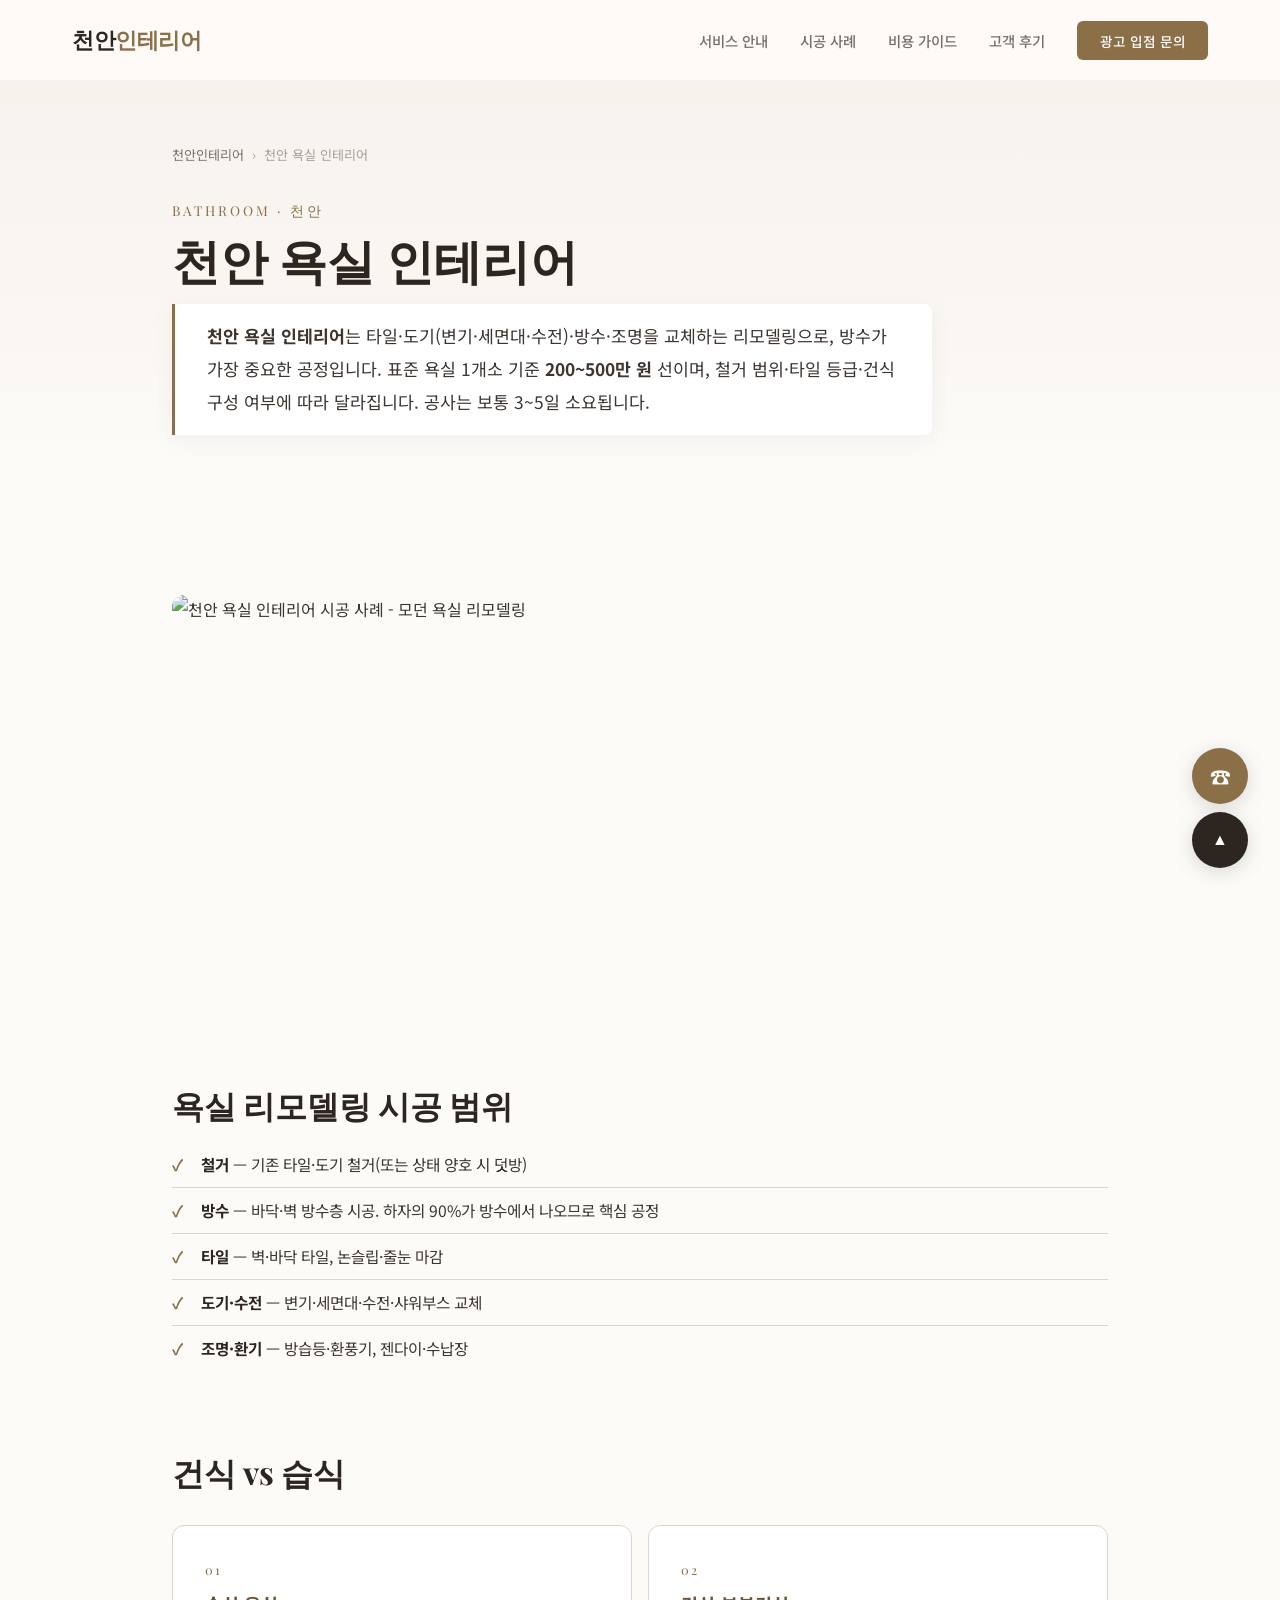
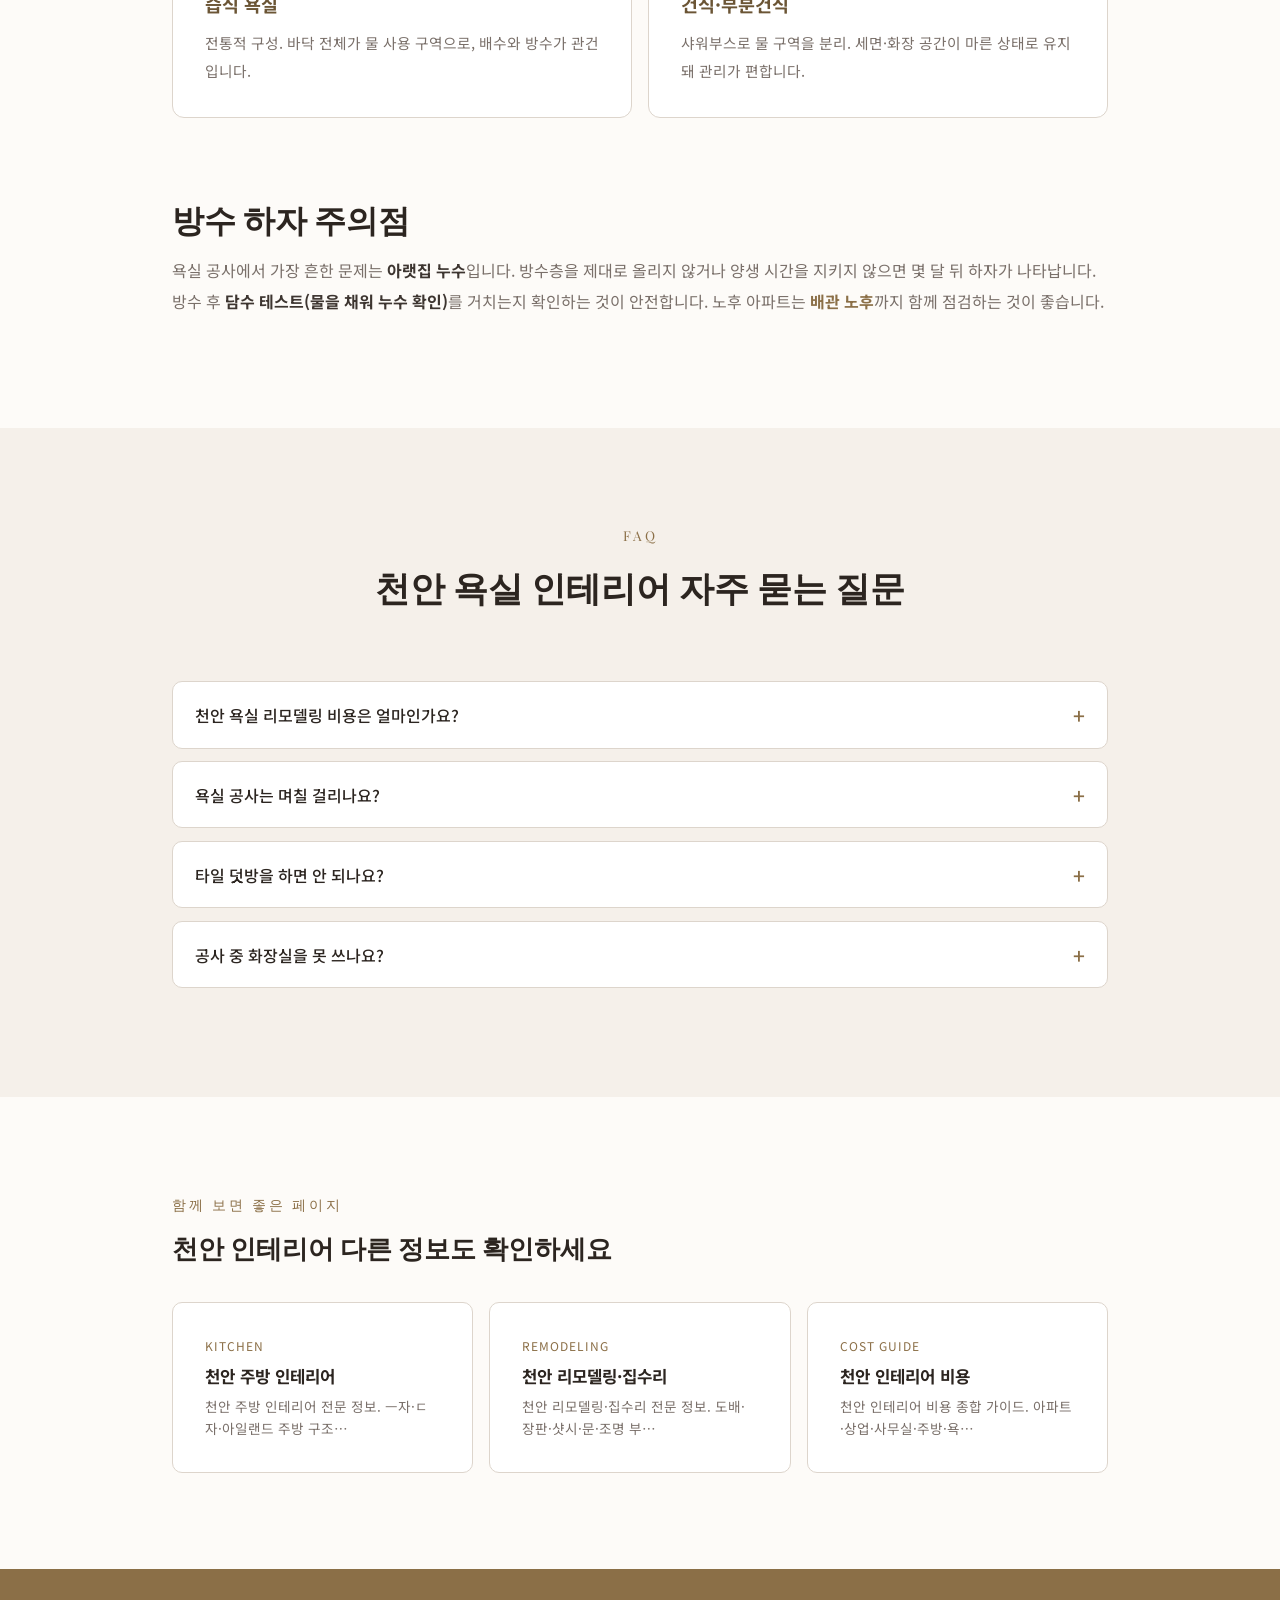
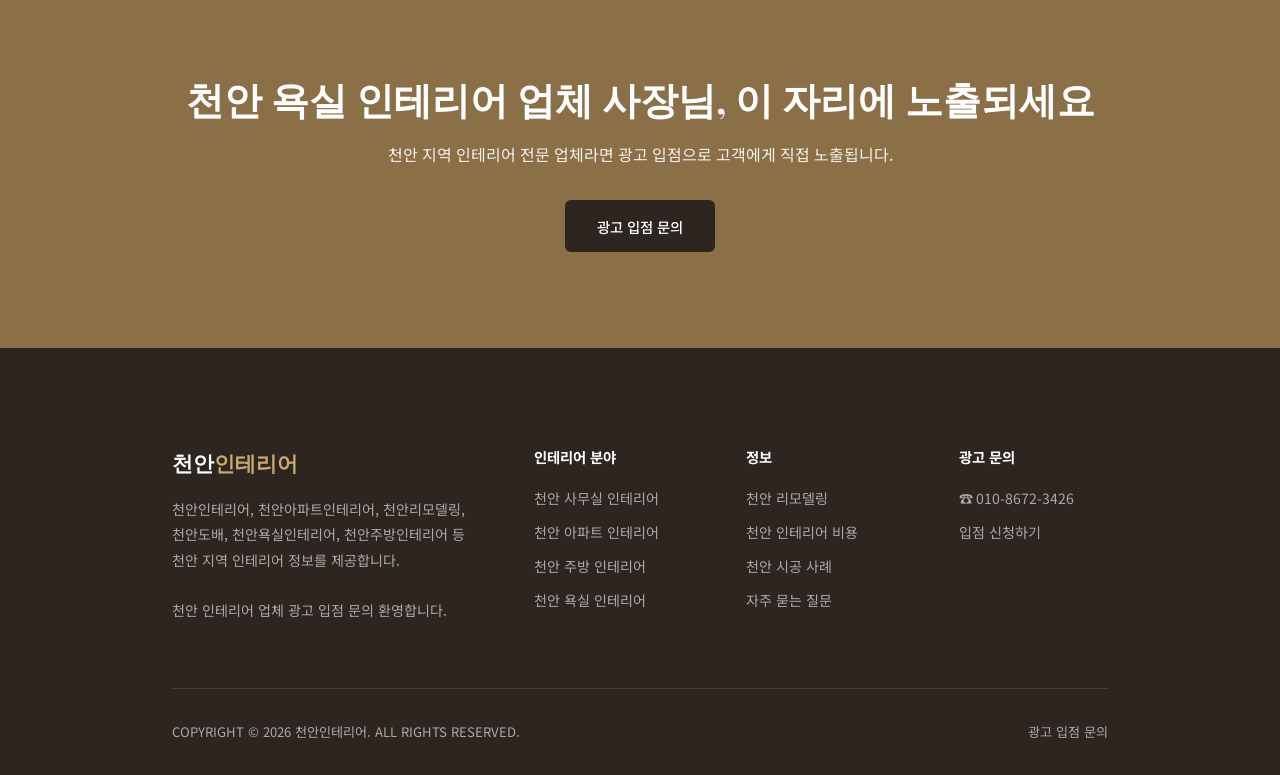
==== cheonan-bathroom-interior.html @ 96b19f8a "Add files via upload" ====
<!DOCTYPE html>
<html lang="ko">
<head>
<meta charset="utf-8">
<meta name="viewport" content="width=device-width,initial-scale=1.0">
<meta name="robots" content="index,follow">
<meta name="NaverBot" content="index,follow">
<meta name="Yeti" content="index,follow">
<meta name="Googlebot" content="index,follow">
<meta name="format-detection" content="telephone=no">
<meta name="description" content="천안 욕실 인테리어 전문 정보. 방수·타일·도기(변기·세면대·수전) 교체, 건식/습식 구성, 노후 욕실 리모델링 절차와 방수 하자 주의점, 평당·개소별 비용 기준을 안내합니다.">
<meta name="keywords" content="천안욕실인테리어,천안욕실리모델링,천안화장실인테리어,천안욕실타일,천안욕실방수,천안변기교체,천안세면대교체">
<link rel="canonical" href="https://cheonaninterior.daewoonai.com/cheonan-bathroom-interior">
<meta property="og:type" content="article">
<meta property="og:title" content="천안 욕실 인테리어 - 천안 욕실 리모델링·타일·방수·도기교체">
<meta property="og:description" content="천안 욕실 인테리어 전문 정보. 방수·타일·도기(변기·세면대·수전) 교체, 건식/습식 구성, 노후 욕실 리모델링 절차와 방수 하자 주의점, 평당·개소별 비용 기준을 안내합니다.">
<meta property="og:url" content="https://cheonaninterior.daewoonai.com/cheonan-bathroom-interior">
<meta property="og:image" content="https://cheonaninterior.daewoonai.com/images/og-image.jpg">
<meta property="og:site_name" content="천안인테리어">
<meta property="og:locale" content="ko_KR">
<meta name="twitter:card" content="summary_large_image">
<meta name="twitter:title" content="천안 욕실 인테리어">
<meta name="twitter:description" content="천안 욕실 인테리어 전문 정보. 방수·타일·도기(변기·세면대·수전) 교체, 건식/습식 구성, 노후 욕실 리모델링 절차와 방수 하자 주의점, 평당·개소별 비용 기준을 안내합니다.">
<meta name="twitter:image" content="https://cheonaninterior.daewoonai.com/images/og-image.jpg">
<title>천안 욕실 인테리어 - 천안 욕실 리모델링·타일·방수·도기교체</title>
<link rel="stylesheet" href="/subpage.css">
<script type="application/ld+json">{"@context": "https://schema.org", "@type": "LocalBusiness", "name": "천안인테리어", "url": "https://cheonaninterior.daewoonai.com/cheonan-bathroom-interior", "description": "천안 욕실 인테리어 전문 정보. 방수·타일·도기(변기·세면대·수전) 교체, 건식/습식 구성, 노후 욕실 리모델링 절차와 방수 하자 주의점, 평당·개소별 비용 기준을 안내합니다.", "image": "https://cheonaninterior.daewoonai.com/images/og-image.jpg", "telephone": "+82-10-8672-3426", "address": {"@type": "PostalAddress", "addressLocality": "천안시", "addressRegion": "충청남도", "addressCountry": "KR"}, "areaServed": [{"@type": "City", "name": "천안시"}, {"@type": "City", "name": "아산시"}], "serviceType": ["욕실인테리어", "욕실리모델링", "타일시공", "방수공사", "도기교체"]}</script>
<script type="application/ld+json">{"@context": "https://schema.org", "@type": "BreadcrumbList", "itemListElement": [{"@type": "ListItem", "position": 1, "name": "천안인테리어", "item": "https://cheonaninterior.daewoonai.com/"}, {"@type": "ListItem", "position": 2, "name": "천안 욕실 인테리어", "item": "https://cheonaninterior.daewoonai.com/cheonan-bathroom-interior"}]}</script>
<script type="application/ld+json">{"@context": "https://schema.org", "@type": "WebPage", "name": "천안 욕실 인테리어", "url": "https://cheonaninterior.daewoonai.com/cheonan-bathroom-interior", "inLanguage": "ko", "speakable": {"@type": "SpeakableSpecification", "cssSelector": [".aeo-answer", ".page-h1"]}}</script>
<script type="application/ld+json">{"@context": "https://schema.org", "@type": "FAQPage", "mainEntity": [{"@type": "Question", "name": "천안 욕실 리모델링 비용은 얼마인가요?", "acceptedAnswer": {"@type": "Answer", "text": "표준 욕실 1개소 전체 리모델링은 약 200~500만 원 선입니다. 타일 등급, 도기 브랜드, 건식 구성(샤워부스) 여부에 따라 달라집니다."}}, {"@type": "Question", "name": "욕실 공사는 며칠 걸리나요?", "acceptedAnswer": {"@type": "Answer", "text": "보통 3~5일입니다. 방수 양생 시간이 포함돼 무리하게 단축하지 않는 것이 하자 예방에 좋습니다."}}, {"@type": "Question", "name": "타일 덧방을 하면 안 되나요?", "acceptedAnswer": {"@type": "Answer", "text": "기존 타일이 단단히 붙어 있으면 덧방이 가능합니다. 다만 들뜸·크랙·누수 이력이 있으면 철거 후 방수부터 다시 하는 것이 안전합니다."}}, {"@type": "Question", "name": "공사 중 화장실을 못 쓰나요?", "acceptedAnswer": {"@type": "Answer", "text": "네, 공사 기간에는 사용이 어렵습니다. 화장실이 하나뿐이면 일정을 짧게 잡거나 대체 방안을 미리 협의합니다."}}]}</script>
</head>
<body>
<header class="header" id="header">
  <div class="header-inner">
    <a href="/" class="logo">천안<span>인테리어</span></a>
    <nav><ul class="nav-links" id="navLinks">
      <li><a href="/#services">서비스 안내</a></li>
      <li><a href="/#portfolio">시공 사례</a></li>
      <li><a href="/#guide">비용 가이드</a></li>
      <li><a href="/#reviews">고객 후기</a></li>
      <li><a href="/#ad" class="nav-cta">광고 입점 문의</a></li>
    </ul></nav>
    <button class="menu-toggle" id="menuToggle" aria-label="메뉴 열기"><span></span><span></span><span></span></button>
  </div>
</header>

<section class="page-hero"><div class="container">
  <nav class="breadcrumb" aria-label="breadcrumb"><a href="/">천안인테리어</a><span>›</span><span>천안 욕실 인테리어</span></nav>
  <p class="page-label">Bathroom · 천안</p>
  <h1 class="page-h1">천안 욕실 인테리어</h1>
  <p class="aeo-answer"><strong>천안 욕실 인테리어</strong>는 타일·도기(변기·세면대·수전)·방수·조명을 교체하는 리모델링으로, 방수가 가장 중요한 공정입니다. 표준 욕실 1개소 기준 <strong>200~500만 원</strong> 선이며, 철거 범위·타일 등급·건식 구성 여부에 따라 달라집니다. 공사는 보통 3~5일 소요됩니다.</p>
</div></section>

<article class="article"><div class="container">
  <div class="article-hero-img"><img src="https://images.unsplash.com/photo-1600566752355-35792bedcfea?w=1400&q=80" alt="천안 욕실 인테리어 시공 사례 - 모던 욕실 리모델링" loading="lazy"></div>
  
<h2>욕실 리모델링 시공 범위</h2>
<ul class="spec-list">
  <li><b>철거</b> — 기존 타일·도기 철거(또는 상태 양호 시 덧방)</li>
  <li><b>방수</b> — 바닥·벽 방수층 시공. 하자의 90%가 방수에서 나오므로 핵심 공정</li>
  <li><b>타일</b> — 벽·바닥 타일, 논슬립·줄눈 마감</li>
  <li><b>도기·수전</b> — 변기·세면대·수전·샤워부스 교체</li>
  <li><b>조명·환기</b> — 방습등·환풍기, 젠다이·수납장</li>
</ul>
<h2>건식 vs 습식</h2>
<div class="feature-grid">
  <div class="feature-card"><p class="fc-num">01</p><h3>습식 욕실</h3><p>전통적 구성. 바닥 전체가 물 사용 구역으로, 배수와 방수가 관건입니다.</p></div>
  <div class="feature-card"><p class="fc-num">02</p><h3>건식·부분건식</h3><p>샤워부스로 물 구역을 분리. 세면·화장 공간이 마른 상태로 유지돼 관리가 편합니다.</p></div>
</div>
<h2>방수 하자 주의점</h2>
<p>욕실 공사에서 가장 흔한 문제는 <strong>아랫집 누수</strong>입니다. 방수층을 제대로 올리지 않거나 양생 시간을 지키지 않으면 몇 달 뒤 하자가 나타납니다. 방수 후 <strong>담수 테스트(물을 채워 누수 확인)</strong>를 거치는지 확인하는 것이 안전합니다. 노후 아파트는 <a class="inline" href="/cheonan-remodeling">배관 노후</a>까지 함께 점검하는 것이 좋습니다.</p>

</div></article>

<section class="faq"><div class="container">
  <div class="faq-head"><p class="page-label" style="text-align:center;">FAQ</p>
  <h2 style="font-family:var(--font-display);font-size:clamp(1.6rem,3vw,2.2rem);font-weight:700;color:var(--c-dark);">천안 욕실 인테리어 자주 묻는 질문</h2></div>
  <div class="faq-item"><button class="faq-q">천안 욕실 리모델링 비용은 얼마인가요?<span class="ico">+</span></button><div class="faq-a"><div class="faq-a-inner">표준 욕실 1개소 전체 리모델링은 약 200~500만 원 선입니다. 타일 등급, 도기 브랜드, 건식 구성(샤워부스) 여부에 따라 달라집니다.</div></div></div>
<div class="faq-item"><button class="faq-q">욕실 공사는 며칠 걸리나요?<span class="ico">+</span></button><div class="faq-a"><div class="faq-a-inner">보통 3~5일입니다. 방수 양생 시간이 포함돼 무리하게 단축하지 않는 것이 하자 예방에 좋습니다.</div></div></div>
<div class="faq-item"><button class="faq-q">타일 덧방을 하면 안 되나요?<span class="ico">+</span></button><div class="faq-a"><div class="faq-a-inner">기존 타일이 단단히 붙어 있으면 덧방이 가능합니다. 다만 들뜸·크랙·누수 이력이 있으면 철거 후 방수부터 다시 하는 것이 안전합니다.</div></div></div>
<div class="faq-item"><button class="faq-q">공사 중 화장실을 못 쓰나요?<span class="ico">+</span></button><div class="faq-a"><div class="faq-a-inner">네, 공사 기간에는 사용이 어렵습니다. 화장실이 하나뿐이면 일정을 짧게 잡거나 대체 방안을 미리 협의합니다.</div></div></div>
</div></section>

<section class="related"><div class="container">
  <div class="related-head"><p class="related-label">함께 보면 좋은 페이지</p>
  <h2 class="related-title">천안 인테리어 다른 정보도 확인하세요</h2></div>
  <div class="related-grid"><a href="/cheonan-kitchen-interior" class="related-card"><p class="rc-cat">Kitchen</p><p class="rc-title">천안 주방 인테리어</p><p class="rc-desc">천안 주방 인테리어 전문 정보. ㅡ자·ㄷ자·아일랜드 주방 구조…</p></a>
<a href="/cheonan-remodeling" class="related-card"><p class="rc-cat">Remodeling</p><p class="rc-title">천안 리모델링·집수리</p><p class="rc-desc">천안 리모델링·집수리 전문 정보. 도배·장판·샷시·문·조명 부…</p></a>
<a href="/cheonan-interior-cost" class="related-card"><p class="rc-cat">Cost Guide</p><p class="rc-title">천안 인테리어 비용</p><p class="rc-desc">천안 인테리어 비용 종합 가이드. 아파트·상업·사무실·주방·욕…</p></a></div>
</div></section>

<section class="cta"><div class="container">
  <h2 class="cta-title">천안 욕실 인테리어 업체 사장님, 이 자리에 노출되세요</h2>
  <p class="cta-desc">천안 지역 인테리어 전문 업체라면 광고 입점으로 고객에게 직접 노출됩니다.</p>
  <a href="/#ad" class="btn btn-dark">광고 입점 문의</a>
</div></section>

<footer class="footer"><div class="container">
  <div class="footer-grid">
    <div><div class="footer-logo">천안<span>인테리어</span></div>
      <p class="footer-desc">천안인테리어, 천안아파트인테리어, 천안리모델링,<br>천안도배, 천안욕실인테리어, 천안주방인테리어 등<br>천안 지역 인테리어 정보를 제공합니다.<br><br>천안 인테리어 업체 광고 입점 문의 환영합니다.</p></div>
    <div><h4 class="footer-heading">인테리어 분야</h4><div class="footer-links"><a href="/cheonan-office-interior">천안 사무실 인테리어</a>
<a href="/cheonan-apart-interior">천안 아파트 인테리어</a>
<a href="/cheonan-kitchen-interior">천안 주방 인테리어</a>
<a href="/cheonan-bathroom-interior">천안 욕실 인테리어</a></div></div>
<div><h4 class="footer-heading">정보</h4><div class="footer-links"><a href="/cheonan-remodeling">천안 리모델링</a>
<a href="/cheonan-interior-cost">천안 인테리어 비용</a>
<a href="/cheonan-interior-portfolio">천안 시공 사례</a>
<a href="/cheonan-interior-faq">자주 묻는 질문</a></div></div>
    <div><h4 class="footer-heading">광고 문의</h4><div class="footer-links">
      <a href="tel:010-8672-3426">&#9742; 010-8672-3426</a>
      <a href="/#ad">입점 신청하기</a></div></div>
  </div>
  <div class="footer-bottom"><p>COPYRIGHT &copy; 2026 천안인테리어. ALL RIGHTS RESERVED.</p>
    <div><a href="/#ad">광고 입점 문의</a></div></div>
</div></footer>

<div class="floating-cta">
  <a href="tel:010-8672-3426" class="float-btn float-btn-phone" aria-label="전화 문의">&#9742;</a>
  <button class="float-btn float-btn-top" id="btnTop" onclick="window.scrollTo({top:0,behavior:'smooth'})" aria-label="상단으로">&#9650;</button>
</div>

<script>
document.addEventListener('DOMContentLoaded',function(){
  var header=document.getElementById('header');
  window.addEventListener('scroll',function(){
    if(window.scrollY>50)header.classList.add('scrolled');else header.classList.remove('scrolled');
    var t=document.getElementById('btnTop');
    if(t){if(window.scrollY>600)t.classList.add('visible');else t.classList.remove('visible');}
  });
  var mt=document.getElementById('menuToggle'),nl=document.getElementById('navLinks');
  if(mt&&nl){mt.addEventListener('click',function(){mt.classList.toggle('active');nl.classList.toggle('open');});
    nl.querySelectorAll('a').forEach(function(a){a.addEventListener('click',function(){mt.classList.remove('active');nl.classList.remove('open');});});}
  document.querySelectorAll('.faq-q').forEach(function(btn){
    btn.addEventListener('click',function(){
      var item=btn.closest('.faq-item'),ans=item.querySelector('.faq-a'),isOpen=item.classList.contains('open');
      document.querySelectorAll('.faq-item.open').forEach(function(o){o.classList.remove('open');o.querySelector('.faq-a').style.maxHeight=null;});
      if(!isOpen){item.classList.add('open');ans.style.maxHeight=ans.scrollHeight+'px';}
    });
  });
});
</script>
</body>
</html>
---- subpage.css ----
@import url('https://fonts.googleapis.com/css2?family=Noto+Sans+KR:wght@300;400;500;700&family=Playfair+Display:ital,wght@0,400;0,700;1,400&display=swap');

:root{
  --c-primary:#8B6F47; --c-primary-dark:#6B5535; --c-primary-light:#A8956E; --c-accent:#C4956A;
  --c-dark:#2C2520; --c-text:#3D3530; --c-text-light:#7A706A; --c-text-muted:#A89E98;
  --c-bg:#FDFBF8; --c-bg-warm:#F5F0EA; --c-bg-section:#EDE7DF; --c-white:#FFFFFF;
  --c-border:#DDD5CC; --c-success:#5A8C6F; --c-gold:#C9A96E;
  --font-display:'Playfair Display',Georgia,serif; --font-body:'Noto Sans KR',-apple-system,sans-serif;
  --space-xs:0.5rem; --space-sm:1rem; --space-md:2rem; --space-lg:4rem; --space-xl:6rem; --space-2xl:8rem;
  --max-width:1000px; --header-height:80px;
  --ease:cubic-bezier(0.25,0.46,0.45,0.94); --ease-out:cubic-bezier(0.22,1,0.36,1);
}
*,*::before,*::after{box-sizing:border-box;margin:0;padding:0;}
html{font-size:16px;scroll-behavior:smooth;-webkit-font-smoothing:antialiased;}
body{font-family:var(--font-body);color:var(--c-text);background:var(--c-bg);line-height:1.75;overflow-x:hidden;}
img{max-width:100%;height:auto;display:block;}
a{text-decoration:none;color:inherit;transition:color .3s var(--ease);}
ul,ol{list-style:none;}
.container{max-width:var(--max-width);margin:0 auto;padding:0 var(--space-md);}

/* Header */
.header{position:fixed;top:0;left:0;right:0;z-index:1000;background:rgba(253,251,248,.92);backdrop-filter:blur(20px);-webkit-backdrop-filter:blur(20px);border-bottom:1px solid transparent;transition:all .4s var(--ease);height:var(--header-height);}
.header.scrolled{border-bottom-color:var(--c-border);box-shadow:0 1px 20px rgba(44,37,32,.06);}
.header-inner{max-width:1200px;margin:0 auto;padding:0 var(--space-md);display:flex;align-items:center;justify-content:space-between;height:100%;}
.logo{font-family:var(--font-display);font-size:1.4rem;font-weight:700;color:var(--c-dark);letter-spacing:-.5px;}
.logo span{color:var(--c-primary);}
.nav-links{display:flex;gap:var(--space-md);align-items:center;}
.nav-links a{font-size:.9rem;font-weight:500;color:var(--c-text-light);position:relative;padding:.5rem 0;}
.nav-links a::after{content:'';position:absolute;bottom:0;left:0;width:0;height:2px;background:var(--c-primary);transition:width .3s var(--ease);}
.nav-links a:hover{color:var(--c-dark);}
.nav-links a:hover::after{width:100%;}
.nav-cta{background:var(--c-primary)!important;color:var(--c-white)!important;padding:.6rem 1.4rem!important;border-radius:6px;font-size:.85rem!important;font-weight:500;transition:background .3s var(--ease),transform .2s var(--ease)!important;}
.nav-cta::after{display:none!important;}
.nav-cta:hover{background:var(--c-primary-dark)!important;transform:translateY(-1px);}
.menu-toggle{display:none;flex-direction:column;gap:5px;cursor:pointer;padding:8px;background:none;border:none;}
.menu-toggle span{display:block;width:22px;height:2px;background:var(--c-dark);transition:all .3s var(--ease);}
.menu-toggle.active span:nth-child(1){transform:rotate(45deg) translate(5px,5px);}
.menu-toggle.active span:nth-child(2){opacity:0;}
.menu-toggle.active span:nth-child(3){transform:rotate(-45deg) translate(5px,-5px);}

/* Page hero */
.page-hero{padding:calc(var(--header-height) + var(--space-lg)) 0 var(--space-lg);background:linear-gradient(180deg,var(--c-bg-warm) 0%,var(--c-bg) 100%);}
.breadcrumb{display:flex;gap:.5rem;align-items:center;font-size:.82rem;color:var(--c-text-muted);margin-bottom:var(--space-md);flex-wrap:wrap;}
.breadcrumb a{color:var(--c-text-light);}
.breadcrumb a:hover{color:var(--c-primary);}
.breadcrumb span{color:var(--c-text-muted);}
.page-label{font-family:var(--font-display);font-size:.85rem;letter-spacing:3px;text-transform:uppercase;color:var(--c-primary);margin-bottom:var(--space-xs);}
.page-h1{font-family:var(--font-display);font-size:clamp(2rem,4.5vw,3rem);font-weight:700;color:var(--c-dark);line-height:1.2;margin-bottom:var(--space-sm);}
.aeo-answer{font-size:1.08rem;color:var(--c-text);line-height:1.9;max-width:760px;background:var(--c-white);border-left:3px solid var(--c-primary);padding:var(--space-sm) var(--space-md);border-radius:0 8px 8px 0;box-shadow:0 4px 24px rgba(44,37,32,.05);}

/* Article */
.article{padding:var(--space-xl) 0;}
.article-hero-img{border-radius:12px;overflow:hidden;aspect-ratio:16/7;margin-bottom:var(--space-lg);}
.article-hero-img img{width:100%;height:100%;object-fit:cover;}
.article h2{font-family:var(--font-display);font-size:clamp(1.5rem,3vw,2rem);font-weight:700;color:var(--c-dark);line-height:1.3;margin:var(--space-lg) 0 var(--space-sm);padding-top:var(--space-sm);}
.article h3{font-size:1.15rem;font-weight:700;color:var(--c-primary-dark);margin:var(--space-md) 0 .5rem;}
.article p{font-size:1rem;color:var(--c-text-light);line-height:1.9;margin-bottom:var(--space-sm);}
.article strong{color:var(--c-text);font-weight:700;}
.article a.inline{color:var(--c-primary);font-weight:700;}
.feature-grid{display:grid;grid-template-columns:repeat(2,1fr);gap:var(--space-sm);margin:var(--space-md) 0;}
.feature-card{background:var(--c-white);border:1px solid var(--c-border);border-radius:12px;padding:var(--space-md);transition:all .3s var(--ease);}
.feature-card:hover{transform:translateY(-4px);box-shadow:0 16px 40px rgba(44,37,32,.08);border-color:transparent;}
.feature-card .fc-num{font-family:var(--font-display);font-size:.8rem;color:var(--c-primary);letter-spacing:2px;margin-bottom:.4rem;}
.feature-card h3{margin-top:0;}
.feature-card p{font-size:.92rem;margin-bottom:0;}
.spec-list{margin:var(--space-sm) 0;}
.spec-list li{position:relative;padding:.55rem 0 .55rem 1.8rem;border-bottom:1px solid var(--c-border);font-size:.98rem;color:var(--c-text);}
.spec-list li::before{content:'\2713';position:absolute;left:0;top:.55rem;color:var(--c-primary);font-weight:700;}
.spec-list li:last-child{border-bottom:none;}
.spec-list li b{color:var(--c-dark);}
.cost-table{width:100%;border-collapse:collapse;margin:var(--space-sm) 0;background:var(--c-white);border-radius:10px;overflow:hidden;border:1px solid var(--c-border);}
.cost-table th,.cost-table td{padding:.85rem 1rem;text-align:left;font-size:.95rem;border-bottom:1px solid var(--c-border);}
.cost-table th{background:var(--c-bg-section);color:var(--c-dark);font-weight:700;}
.cost-table td:last-child{color:var(--c-primary-dark);font-weight:700;}
.cost-table tr:last-child td{border-bottom:none;}
.region-grid{display:grid;grid-template-columns:repeat(2,1fr);gap:var(--space-sm);margin:var(--space-md) 0;}
.region-card{background:var(--c-bg-warm);border-radius:10px;padding:var(--space-sm) var(--space-md);}
.region-card h3{margin:0 0 .3rem;font-size:1.02rem;color:var(--c-dark);}
.region-card p{font-size:.9rem;margin:0;}
.callout{background:var(--c-bg-warm);border-radius:10px;padding:var(--space-sm) var(--space-md);font-size:.88rem;color:var(--c-text-muted);margin-top:var(--space-md);}
.gallery{display:grid;grid-template-columns:repeat(3,1fr);gap:.8rem;margin:var(--space-md) 0;}
.gallery figure{border-radius:10px;overflow:hidden;aspect-ratio:4/3;position:relative;}
.gallery img{width:100%;height:100%;object-fit:cover;transition:transform .6s var(--ease);}
.gallery figure:hover img{transform:scale(1.06);}
.gallery figcaption{position:absolute;left:0;right:0;bottom:0;padding:.6rem .8rem;background:linear-gradient(180deg,transparent,rgba(44,37,32,.85));color:#fff;font-size:.82rem;}

/* FAQ */
.faq{padding:var(--space-xl) 0;background:var(--c-bg-warm);}
.faq-head{text-align:center;margin-bottom:var(--space-lg);}
.faq-item{background:var(--c-white);border:1px solid var(--c-border);border-radius:10px;margin-bottom:.8rem;overflow:hidden;}
.faq-q{width:100%;text-align:left;background:none;border:none;cursor:pointer;padding:1.1rem 1.4rem;font-family:var(--font-body);font-size:1rem;font-weight:500;color:var(--c-dark);display:flex;justify-content:space-between;align-items:center;gap:1rem;}
.faq-q .ico{color:var(--c-primary);font-size:1.3rem;flex-shrink:0;transition:transform .3s var(--ease);}
.faq-item.open .faq-q .ico{transform:rotate(45deg);}
.faq-a{max-height:0;overflow:hidden;transition:max-height .35s var(--ease);}
.faq-a-inner{padding:0 1.4rem 1.2rem;font-size:.95rem;color:var(--c-text-light);line-height:1.85;}

/* Related */
.related{padding:var(--space-xl) 0;background:var(--c-bg);}
.related-head{margin-bottom:var(--space-md);}
.related-label{font-family:var(--font-display);font-size:.85rem;letter-spacing:3px;text-transform:uppercase;color:var(--c-primary);margin-bottom:var(--space-xs);}
.related-title{font-family:var(--font-display);font-size:1.6rem;font-weight:700;color:var(--c-dark);}
.related-grid{display:grid;grid-template-columns:repeat(3,1fr);gap:var(--space-sm);}
.related-card{display:block;background:var(--c-white);border:1px solid var(--c-border);border-radius:10px;padding:var(--space-md);transition:all .3s var(--ease);}
.related-card:hover{transform:translateY(-4px);box-shadow:0 16px 40px rgba(44,37,32,.08);border-color:transparent;}
.related-card .rc-cat{font-size:.75rem;letter-spacing:1px;text-transform:uppercase;color:var(--c-primary);margin-bottom:.4rem;}
.related-card .rc-title{font-size:1.05rem;font-weight:700;color:var(--c-dark);margin-bottom:.3rem;}
.related-card .rc-desc{font-size:.85rem;color:var(--c-text-light);line-height:1.6;}

/* Buttons + CTA */
.btn{display:inline-flex;align-items:center;gap:.5rem;padding:.85rem 2rem;border-radius:6px;font-family:var(--font-body);font-size:.9rem;font-weight:500;cursor:pointer;border:none;transition:all .3s var(--ease);}
.btn-primary{background:var(--c-primary);color:var(--c-white);}
.btn-primary:hover{background:var(--c-primary-dark);transform:translateY(-2px);box-shadow:0 8px 24px rgba(139,111,71,.3);}
.btn-dark{background:var(--c-dark);color:var(--c-white);}
.btn-dark:hover{background:var(--c-white);color:var(--c-primary);transform:translateY(-2px);}
.cta{padding:var(--space-xl) 0;background:var(--c-primary);text-align:center;color:var(--c-white);}
.cta-title{font-family:var(--font-display);font-size:clamp(1.8rem,3.5vw,2.4rem);font-weight:700;margin-bottom:var(--space-xs);}
.cta-desc{font-size:1rem;opacity:.9;margin-bottom:var(--space-md);}

/* Footer */
.footer{background:var(--c-dark);color:rgba(255,255,255,.6);padding:var(--space-xl) 0 var(--space-md);}
.footer-grid{display:grid;grid-template-columns:2fr 1fr 1fr 1fr;gap:var(--space-lg);margin-bottom:var(--space-lg);}
.footer-logo{font-family:var(--font-display);font-size:1.3rem;font-weight:700;color:var(--c-white);margin-bottom:var(--space-sm);}
.footer-logo span{color:var(--c-gold);}
.footer-desc{font-size:.88rem;line-height:1.8;}
.footer-heading{font-size:.9rem;font-weight:700;color:var(--c-white);margin-bottom:var(--space-sm);}
.footer-links{display:flex;flex-direction:column;gap:.6rem;}
.footer-links a{font-size:.88rem;}
.footer-links a:hover{color:var(--c-gold);}
.footer-bottom{border-top:1px solid rgba(255,255,255,.1);padding-top:var(--space-md);display:flex;justify-content:space-between;align-items:center;font-size:.82rem;}

/* Floating */
.floating-cta{position:fixed;bottom:var(--space-md);right:var(--space-md);z-index:999;display:flex;flex-direction:column;gap:.5rem;}
.float-btn{width:56px;height:56px;border-radius:50%;display:flex;align-items:center;justify-content:center;color:var(--c-white);font-size:1.3rem;box-shadow:0 4px 20px rgba(0,0,0,.15);transition:all .3s var(--ease);border:none;cursor:pointer;text-decoration:none;}
.float-btn:hover{transform:scale(1.1);}
.float-btn-phone{background:var(--c-primary);}
.float-btn-top{background:var(--c-dark);font-size:1rem;opacity:0;pointer-events:none;}
.float-btn-top.visible{opacity:1;pointer-events:all;}

@media (max-width:1024px){
  .footer-grid{grid-template-columns:1fr 1fr;gap:var(--space-md);}
}
@media (max-width:768px){
  :root{--header-height:64px;}
  .menu-toggle{display:flex;}
  .nav-links{position:fixed;top:var(--header-height);left:0;right:0;background:var(--c-bg);flex-direction:column;padding:var(--space-md);gap:0;border-bottom:1px solid var(--c-border);transform:translateY(-100%);opacity:0;pointer-events:none;transition:all .4s var(--ease);}
  .nav-links.open{transform:translateY(0);opacity:1;pointer-events:all;}
  .nav-links a{padding:.8rem 0;border-bottom:1px solid var(--c-border);width:100%;}
  .nav-cta{text-align:center;margin-top:var(--space-xs);justify-content:center;}
  .feature-grid,.region-grid,.gallery{grid-template-columns:1fr;}
  .related-grid{grid-template-columns:1fr;}
  .footer-grid{grid-template-columns:1fr;}
  .footer-bottom{flex-direction:column;gap:var(--space-xs);text-align:center;}
  .cost-table th,.cost-table td{padding:.65rem .6rem;font-size:.85rem;}
}
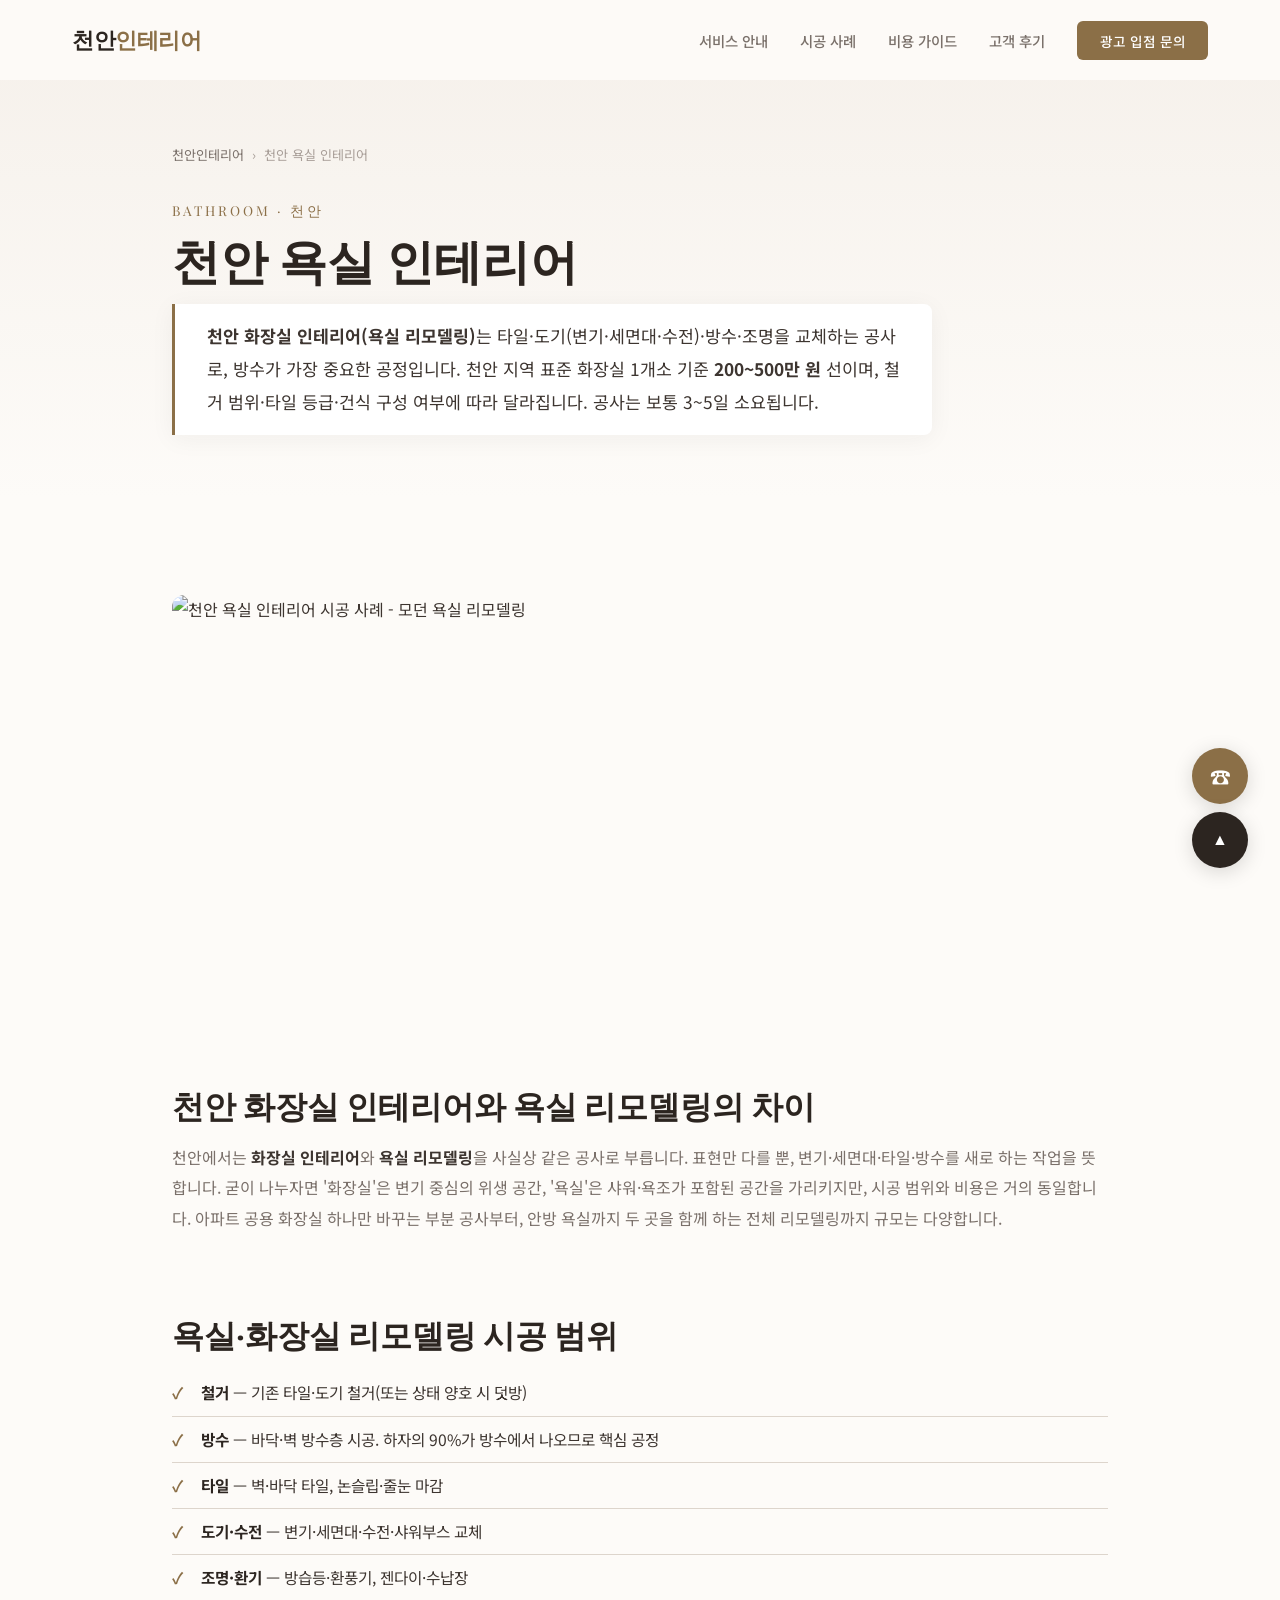
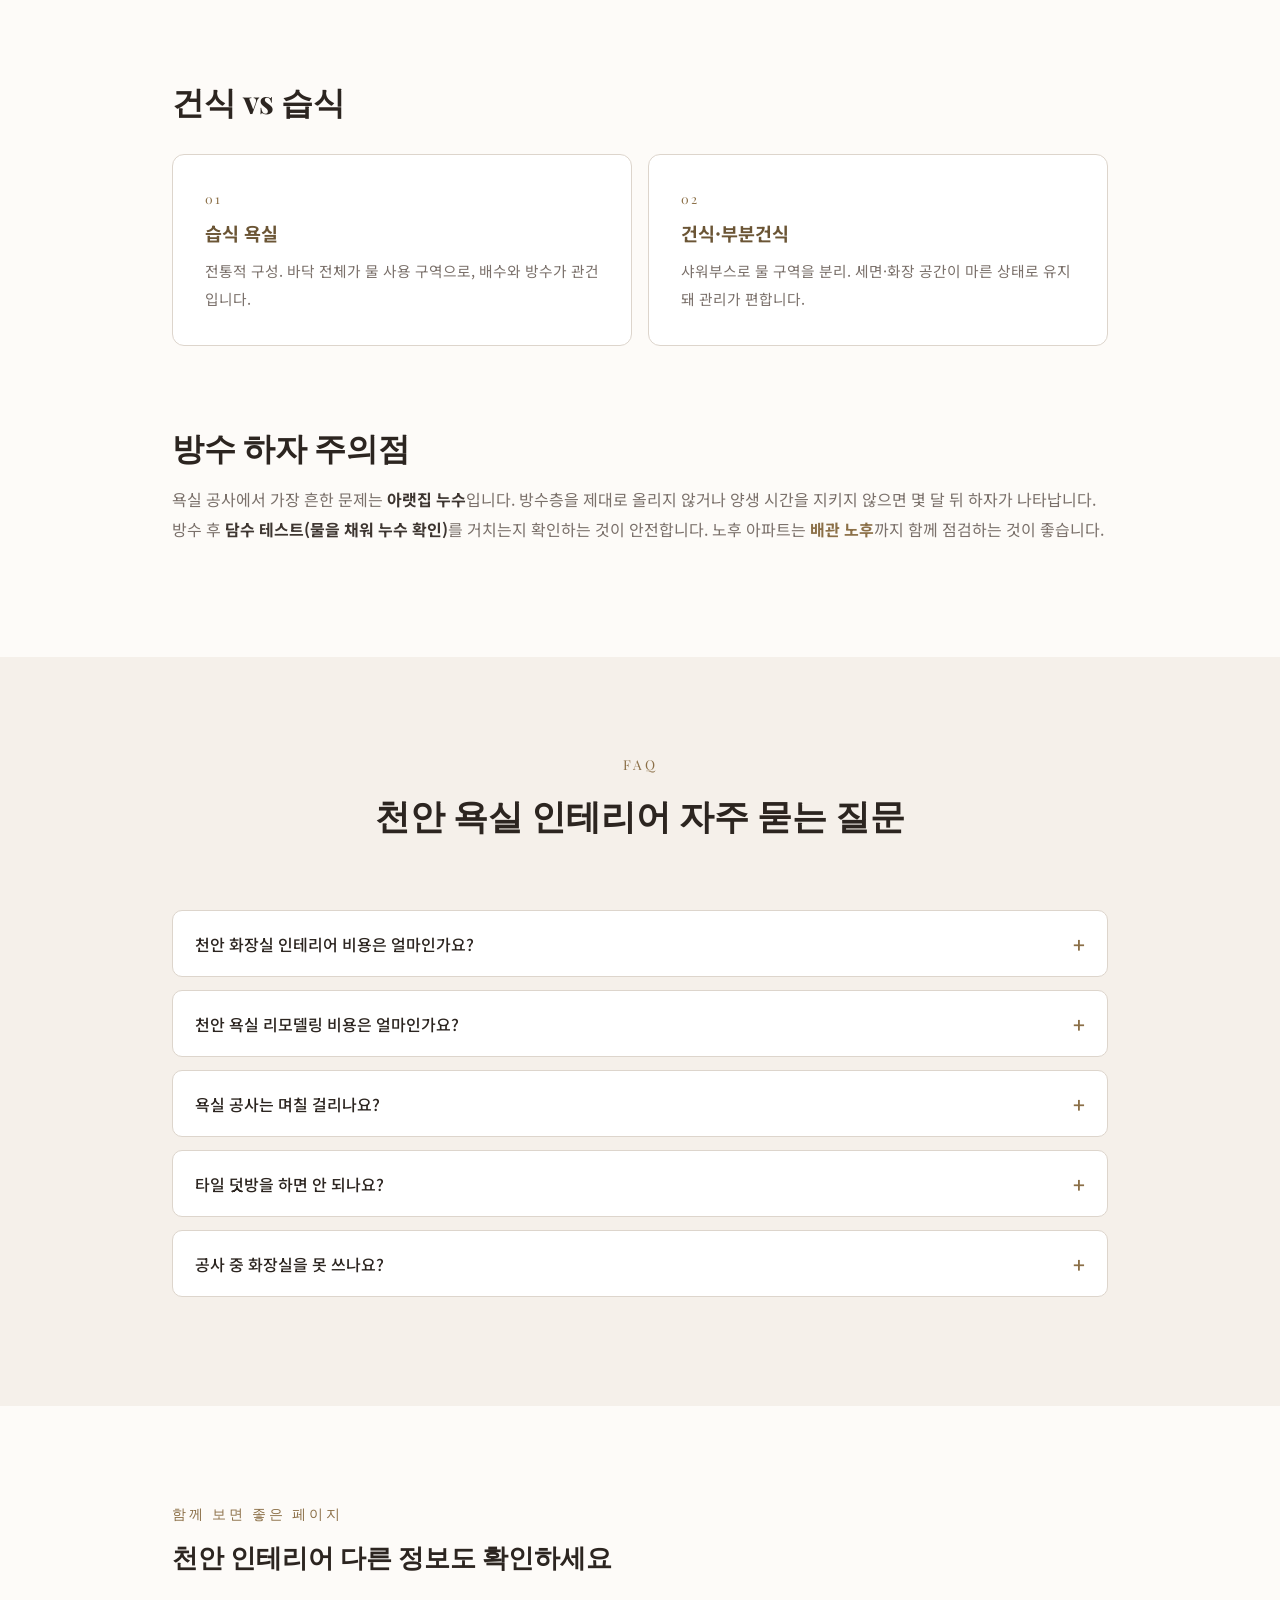
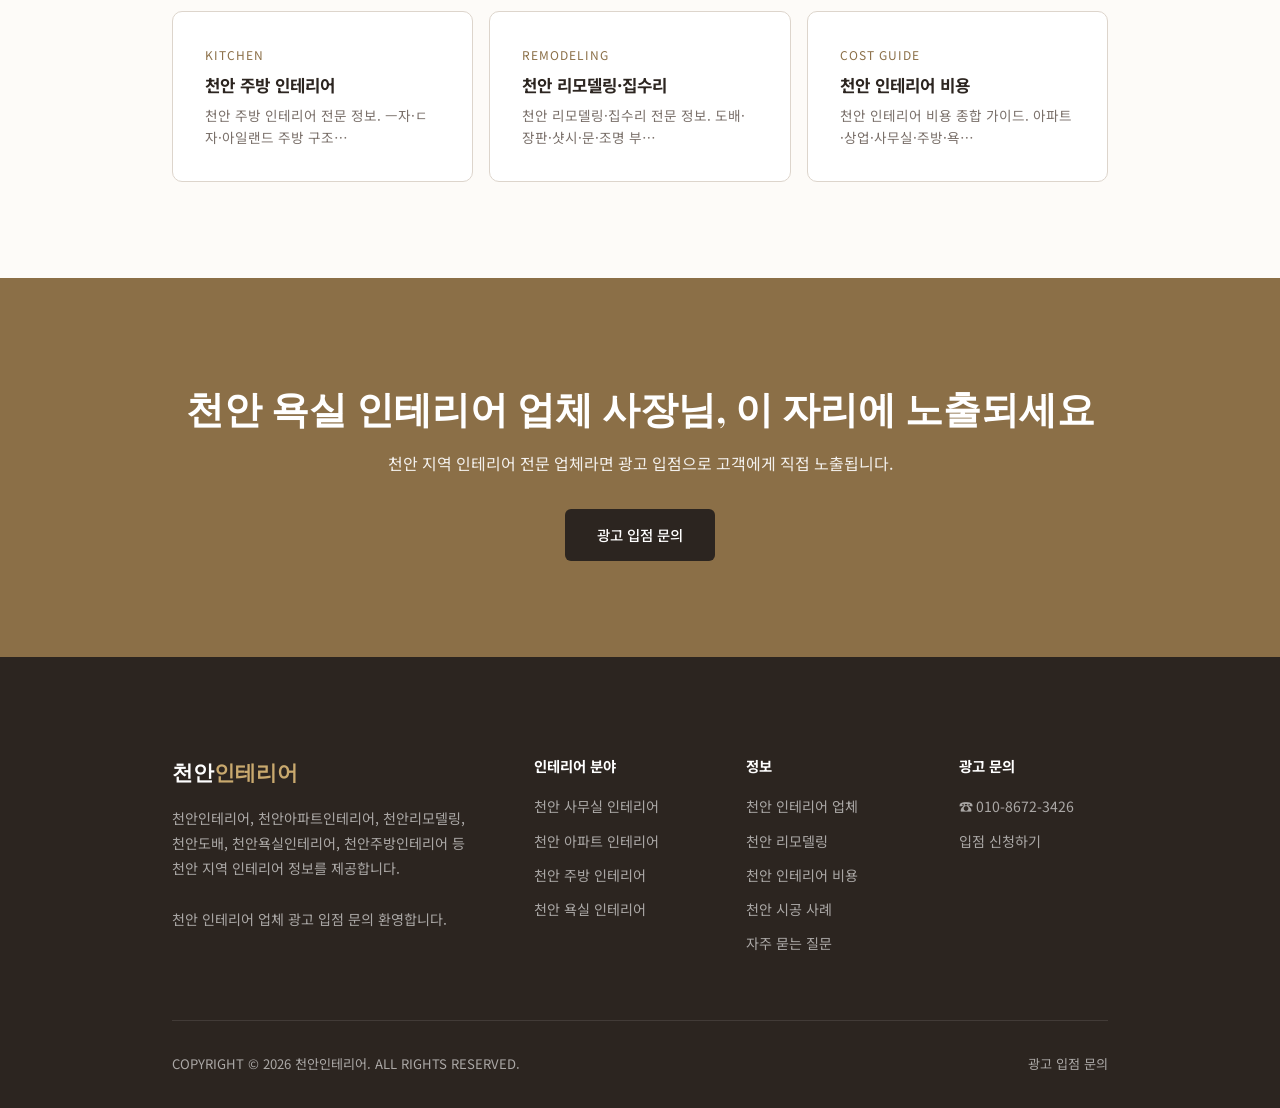
==== commit 4aa0c95f: "Add files via upload" ====
--- a/cheonan-bathroom-interior.html
+++ b/cheonan-bathroom-interior.html
@@ -8,26 +8,26 @@
 <meta name="Yeti" content="index,follow">
 <meta name="Googlebot" content="index,follow">
 <meta name="format-detection" content="telephone=no">
-<meta name="description" content="천안 욕실 인테리어 전문 정보. 방수·타일·도기(변기·세면대·수전) 교체, 건식/습식 구성, 노후 욕실 리모델링 절차와 방수 하자 주의점, 평당·개소별 비용 기준을 안내합니다.">
-<meta name="keywords" content="천안욕실인테리어,천안욕실리모델링,천안화장실인테리어,천안욕실타일,천안욕실방수,천안변기교체,천안세면대교체">
+<meta name="description" content="천안 화장실 인테리어·욕실 리모델링 전문 정보. 방수·타일·도기(변기·세면대·수전) 교체, 건식/습식 구성, 노후 화장실 리모델링 절차와 방수 하자 주의점, 개소별 비용 기준을 안내합니다.">
+<meta name="keywords" content="천안화장실인테리어,천안화장실리모델링,천안욕실인테리어,천안욕실리모델링,천안화장실타일,천안욕실타일,천안욕실방수,천안변기교체,천안세면대교체,천안화장실덧방">
 <link rel="canonical" href="https://cheonaninterior.daewoonai.com/cheonan-bathroom-interior">
 <meta property="og:type" content="article">
-<meta property="og:title" content="천안 욕실 인테리어 - 천안 욕실 리모델링·타일·방수·도기교체">
-<meta property="og:description" content="천안 욕실 인테리어 전문 정보. 방수·타일·도기(변기·세면대·수전) 교체, 건식/습식 구성, 노후 욕실 리모델링 절차와 방수 하자 주의점, 평당·개소별 비용 기준을 안내합니다.">
+<meta property="og:title" content="천안 화장실 인테리어 - 천안 욕실 리모델링·화장실 타일·방수·도기교체">
+<meta property="og:description" content="천안 화장실 인테리어·욕실 리모델링 전문 정보. 방수·타일·도기(변기·세면대·수전) 교체, 건식/습식 구성, 노후 화장실 리모델링 절차와 방수 하자 주의점, 개소별 비용 기준을 안내합니다.">
 <meta property="og:url" content="https://cheonaninterior.daewoonai.com/cheonan-bathroom-interior">
 <meta property="og:image" content="https://cheonaninterior.daewoonai.com/images/og-image.jpg">
 <meta property="og:site_name" content="천안인테리어">
 <meta property="og:locale" content="ko_KR">
 <meta name="twitter:card" content="summary_large_image">
 <meta name="twitter:title" content="천안 욕실 인테리어">
-<meta name="twitter:description" content="천안 욕실 인테리어 전문 정보. 방수·타일·도기(변기·세면대·수전) 교체, 건식/습식 구성, 노후 욕실 리모델링 절차와 방수 하자 주의점, 평당·개소별 비용 기준을 안내합니다.">
+<meta name="twitter:description" content="천안 화장실 인테리어·욕실 리모델링 전문 정보. 방수·타일·도기(변기·세면대·수전) 교체, 건식/습식 구성, 노후 화장실 리모델링 절차와 방수 하자 주의점, 개소별 비용 기준을 안내합니다.">
 <meta name="twitter:image" content="https://cheonaninterior.daewoonai.com/images/og-image.jpg">
-<title>천안 욕실 인테리어 - 천안 욕실 리모델링·타일·방수·도기교체</title>
+<title>천안 화장실 인테리어 - 천안 욕실 리모델링·화장실 타일·방수·도기교체</title>
 <link rel="stylesheet" href="/subpage.css">
-<script type="application/ld+json">{"@context": "https://schema.org", "@type": "LocalBusiness", "name": "천안인테리어", "url": "https://cheonaninterior.daewoonai.com/cheonan-bathroom-interior", "description": "천안 욕실 인테리어 전문 정보. 방수·타일·도기(변기·세면대·수전) 교체, 건식/습식 구성, 노후 욕실 리모델링 절차와 방수 하자 주의점, 평당·개소별 비용 기준을 안내합니다.", "image": "https://cheonaninterior.daewoonai.com/images/og-image.jpg", "telephone": "+82-10-8672-3426", "address": {"@type": "PostalAddress", "addressLocality": "천안시", "addressRegion": "충청남도", "addressCountry": "KR"}, "areaServed": [{"@type": "City", "name": "천안시"}, {"@type": "City", "name": "아산시"}], "serviceType": ["욕실인테리어", "욕실리모델링", "타일시공", "방수공사", "도기교체"]}</script>
+<script type="application/ld+json">{"@context": "https://schema.org", "@type": "LocalBusiness", "name": "천안인테리어", "url": "https://cheonaninterior.daewoonai.com/cheonan-bathroom-interior", "description": "천안 화장실 인테리어·욕실 리모델링 전문 정보. 방수·타일·도기(변기·세면대·수전) 교체, 건식/습식 구성, 노후 화장실 리모델링 절차와 방수 하자 주의점, 개소별 비용 기준을 안내합니다.", "image": "https://cheonaninterior.daewoonai.com/images/og-image.jpg", "telephone": "+82-10-8672-3426", "address": {"@type": "PostalAddress", "addressLocality": "천안시", "addressRegion": "충청남도", "addressCountry": "KR"}, "areaServed": [{"@type": "City", "name": "천안시"}, {"@type": "City", "name": "아산시"}], "serviceType": ["욕실인테리어", "욕실리모델링", "타일시공", "방수공사", "도기교체"]}</script>
 <script type="application/ld+json">{"@context": "https://schema.org", "@type": "BreadcrumbList", "itemListElement": [{"@type": "ListItem", "position": 1, "name": "천안인테리어", "item": "https://cheonaninterior.daewoonai.com/"}, {"@type": "ListItem", "position": 2, "name": "천안 욕실 인테리어", "item": "https://cheonaninterior.daewoonai.com/cheonan-bathroom-interior"}]}</script>
 <script type="application/ld+json">{"@context": "https://schema.org", "@type": "WebPage", "name": "천안 욕실 인테리어", "url": "https://cheonaninterior.daewoonai.com/cheonan-bathroom-interior", "inLanguage": "ko", "speakable": {"@type": "SpeakableSpecification", "cssSelector": [".aeo-answer", ".page-h1"]}}</script>
-<script type="application/ld+json">{"@context": "https://schema.org", "@type": "FAQPage", "mainEntity": [{"@type": "Question", "name": "천안 욕실 리모델링 비용은 얼마인가요?", "acceptedAnswer": {"@type": "Answer", "text": "표준 욕실 1개소 전체 리모델링은 약 200~500만 원 선입니다. 타일 등급, 도기 브랜드, 건식 구성(샤워부스) 여부에 따라 달라집니다."}}, {"@type": "Question", "name": "욕실 공사는 며칠 걸리나요?", "acceptedAnswer": {"@type": "Answer", "text": "보통 3~5일입니다. 방수 양생 시간이 포함돼 무리하게 단축하지 않는 것이 하자 예방에 좋습니다."}}, {"@type": "Question", "name": "타일 덧방을 하면 안 되나요?", "acceptedAnswer": {"@type": "Answer", "text": "기존 타일이 단단히 붙어 있으면 덧방이 가능합니다. 다만 들뜸·크랙·누수 이력이 있으면 철거 후 방수부터 다시 하는 것이 안전합니다."}}, {"@type": "Question", "name": "공사 중 화장실을 못 쓰나요?", "acceptedAnswer": {"@type": "Answer", "text": "네, 공사 기간에는 사용이 어렵습니다. 화장실이 하나뿐이면 일정을 짧게 잡거나 대체 방안을 미리 협의합니다."}}]}</script>
+<script type="application/ld+json">{"@context": "https://schema.org", "@type": "FAQPage", "mainEntity": [{"@type": "Question", "name": "천안 화장실 인테리어 비용은 얼마인가요?", "acceptedAnswer": {"@type": "Answer", "text": "천안 화장실 인테리어(욕실 리모델링)는 표준 1개소 기준 약 200~500만 원 선입니다. 타일 등급, 도기 브랜드, 건식 구성(샤워부스) 여부에 따라 달라지며, 화장실 두 곳을 함께 하면 개소당 단가가 낮아집니다."}}, {"@type": "Question", "name": "천안 욕실 리모델링 비용은 얼마인가요?", "acceptedAnswer": {"@type": "Answer", "text": "표준 욕실 1개소 전체 리모델링은 약 200~500만 원 선입니다. 타일 등급, 도기 브랜드, 건식 구성(샤워부스) 여부에 따라 달라집니다."}}, {"@type": "Question", "name": "욕실 공사는 며칠 걸리나요?", "acceptedAnswer": {"@type": "Answer", "text": "보통 3~5일입니다. 방수 양생 시간이 포함돼 무리하게 단축하지 않는 것이 하자 예방에 좋습니다."}}, {"@type": "Question", "name": "타일 덧방을 하면 안 되나요?", "acceptedAnswer": {"@type": "Answer", "text": "기존 타일이 단단히 붙어 있으면 덧방이 가능합니다. 다만 들뜸·크랙·누수 이력이 있으면 철거 후 방수부터 다시 하는 것이 안전합니다."}}, {"@type": "Question", "name": "공사 중 화장실을 못 쓰나요?", "acceptedAnswer": {"@type": "Answer", "text": "네, 공사 기간에는 사용이 어렵습니다. 화장실이 하나뿐이면 일정을 짧게 잡거나 대체 방안을 미리 협의합니다."}}]}</script>
 </head>
 <body>
 <header class="header" id="header">
@@ -48,13 +48,15 @@
   <nav class="breadcrumb" aria-label="breadcrumb"><a href="/">천안인테리어</a><span>›</span><span>천안 욕실 인테리어</span></nav>
   <p class="page-label">Bathroom · 천안</p>
   <h1 class="page-h1">천안 욕실 인테리어</h1>
-  <p class="aeo-answer"><strong>천안 욕실 인테리어</strong>는 타일·도기(변기·세면대·수전)·방수·조명을 교체하는 리모델링으로, 방수가 가장 중요한 공정입니다. 표준 욕실 1개소 기준 <strong>200~500만 원</strong> 선이며, 철거 범위·타일 등급·건식 구성 여부에 따라 달라집니다. 공사는 보통 3~5일 소요됩니다.</p>
+  <p class="aeo-answer"><strong>천안 화장실 인테리어(욕실 리모델링)</strong>는 타일·도기(변기·세면대·수전)·방수·조명을 교체하는 공사로, 방수가 가장 중요한 공정입니다. 천안 지역 표준 화장실 1개소 기준 <strong>200~500만 원</strong> 선이며, 철거 범위·타일 등급·건식 구성 여부에 따라 달라집니다. 공사는 보통 3~5일 소요됩니다.</p>
 </div></section>
 
 <article class="article"><div class="container">
   <div class="article-hero-img"><img src="https://images.unsplash.com/photo-1600566752355-35792bedcfea?w=1400&q=80" alt="천안 욕실 인테리어 시공 사례 - 모던 욕실 리모델링" loading="lazy"></div>
   
-<h2>욕실 리모델링 시공 범위</h2>
+<h2>천안 화장실 인테리어와 욕실 리모델링의 차이</h2>
+<p>천안에서는 <strong>화장실 인테리어</strong>와 <strong>욕실 리모델링</strong>을 사실상 같은 공사로 부릅니다. 표현만 다를 뿐, 변기·세면대·타일·방수를 새로 하는 작업을 뜻합니다. 굳이 나누자면 '화장실'은 변기 중심의 위생 공간, '욕실'은 샤워·욕조가 포함된 공간을 가리키지만, 시공 범위와 비용은 거의 동일합니다. 아파트 공용 화장실 하나만 바꾸는 부분 공사부터, 안방 욕실까지 두 곳을 함께 하는 전체 리모델링까지 규모는 다양합니다.</p>
+<h2>욕실·화장실 리모델링 시공 범위</h2>
 <ul class="spec-list">
   <li><b>철거</b> — 기존 타일·도기 철거(또는 상태 양호 시 덧방)</li>
   <li><b>방수</b> — 바닥·벽 방수층 시공. 하자의 90%가 방수에서 나오므로 핵심 공정</li>
@@ -75,7 +77,8 @@
 <section class="faq"><div class="container">
   <div class="faq-head"><p class="page-label" style="text-align:center;">FAQ</p>
   <h2 style="font-family:var(--font-display);font-size:clamp(1.6rem,3vw,2.2rem);font-weight:700;color:var(--c-dark);">천안 욕실 인테리어 자주 묻는 질문</h2></div>
-  <div class="faq-item"><button class="faq-q">천안 욕실 리모델링 비용은 얼마인가요?<span class="ico">+</span></button><div class="faq-a"><div class="faq-a-inner">표준 욕실 1개소 전체 리모델링은 약 200~500만 원 선입니다. 타일 등급, 도기 브랜드, 건식 구성(샤워부스) 여부에 따라 달라집니다.</div></div></div>
+  <div class="faq-item"><button class="faq-q">천안 화장실 인테리어 비용은 얼마인가요?<span class="ico">+</span></button><div class="faq-a"><div class="faq-a-inner">천안 화장실 인테리어(욕실 리모델링)는 표준 1개소 기준 약 200~500만 원 선입니다. 타일 등급, 도기 브랜드, 건식 구성(샤워부스) 여부에 따라 달라지며, 화장실 두 곳을 함께 하면 개소당 단가가 낮아집니다.</div></div></div>
+<div class="faq-item"><button class="faq-q">천안 욕실 리모델링 비용은 얼마인가요?<span class="ico">+</span></button><div class="faq-a"><div class="faq-a-inner">표준 욕실 1개소 전체 리모델링은 약 200~500만 원 선입니다. 타일 등급, 도기 브랜드, 건식 구성(샤워부스) 여부에 따라 달라집니다.</div></div></div>
 <div class="faq-item"><button class="faq-q">욕실 공사는 며칠 걸리나요?<span class="ico">+</span></button><div class="faq-a"><div class="faq-a-inner">보통 3~5일입니다. 방수 양생 시간이 포함돼 무리하게 단축하지 않는 것이 하자 예방에 좋습니다.</div></div></div>
 <div class="faq-item"><button class="faq-q">타일 덧방을 하면 안 되나요?<span class="ico">+</span></button><div class="faq-a"><div class="faq-a-inner">기존 타일이 단단히 붙어 있으면 덧방이 가능합니다. 다만 들뜸·크랙·누수 이력이 있으면 철거 후 방수부터 다시 하는 것이 안전합니다.</div></div></div>
 <div class="faq-item"><button class="faq-q">공사 중 화장실을 못 쓰나요?<span class="ico">+</span></button><div class="faq-a"><div class="faq-a-inner">네, 공사 기간에는 사용이 어렵습니다. 화장실이 하나뿐이면 일정을 짧게 잡거나 대체 방안을 미리 협의합니다.</div></div></div>
@@ -103,7 +106,8 @@
 <a href="/cheonan-apart-interior">천안 아파트 인테리어</a>
 <a href="/cheonan-kitchen-interior">천안 주방 인테리어</a>
 <a href="/cheonan-bathroom-interior">천안 욕실 인테리어</a></div></div>
-<div><h4 class="footer-heading">정보</h4><div class="footer-links"><a href="/cheonan-remodeling">천안 리모델링</a>
+<div><h4 class="footer-heading">정보</h4><div class="footer-links"><a href="/cheonan-interior-company">천안 인테리어 업체</a>
+<a href="/cheonan-remodeling">천안 리모델링</a>
 <a href="/cheonan-interior-cost">천안 인테리어 비용</a>
 <a href="/cheonan-interior-portfolio">천안 시공 사례</a>
 <a href="/cheonan-interior-faq">자주 묻는 질문</a></div></div>
